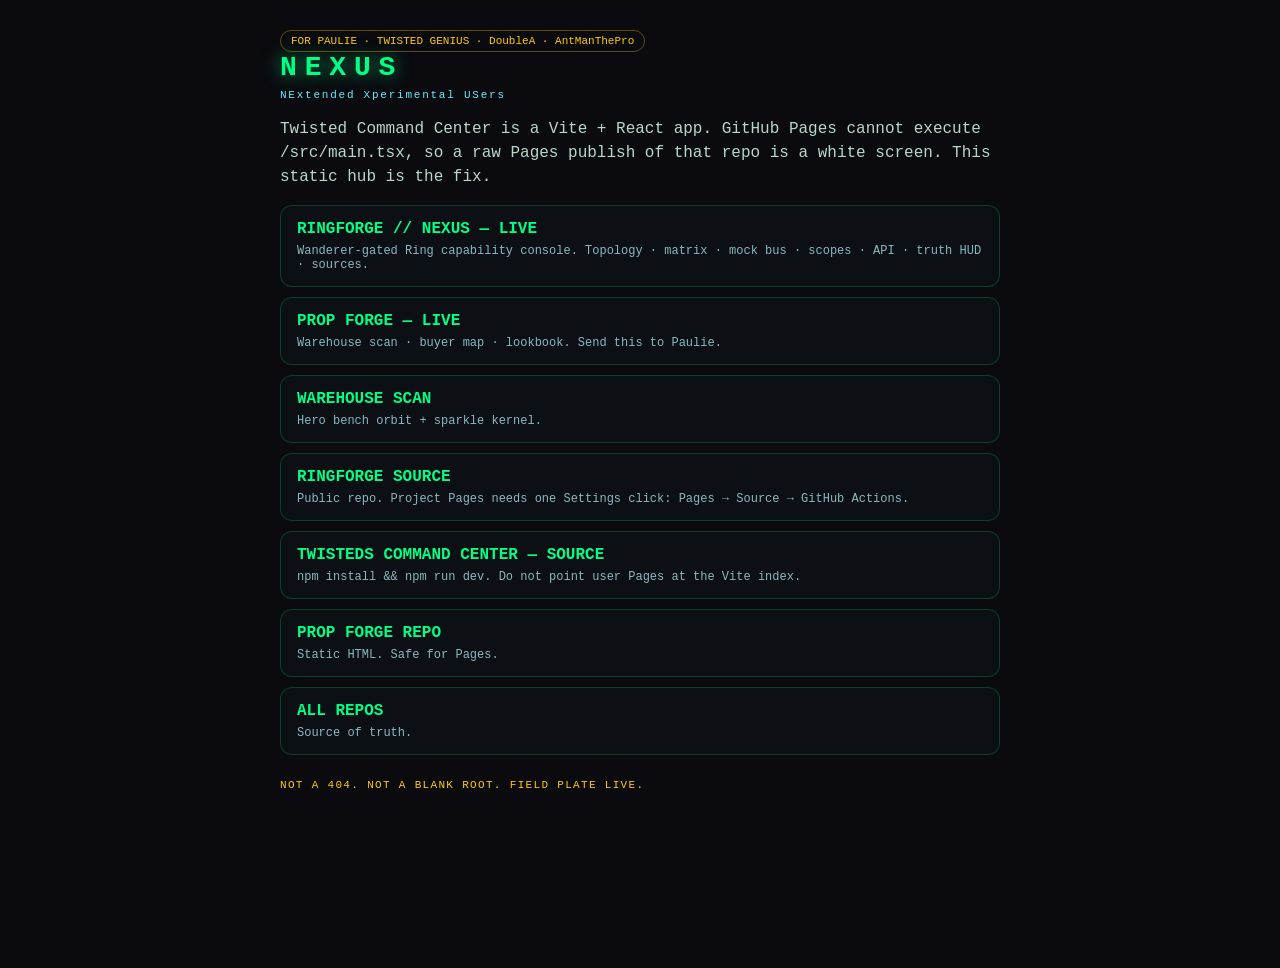
==== index.html @ 61965487 "Add RINGFORGE live plate to NEXUS hub" ====
<!DOCTYPE html>
<html lang="en">
<head>
<meta charset="utf-8"/>
<meta name="viewport" content="width=device-width,initial-scale=1,viewport-fit=cover"/>
<title>NEXUS · Twisted Command Center · AntManThePro</title>
<meta name="theme-color" content="#0a0a0f"/>
<style>
html,body{margin:0;background:#0a0a0f;color:#e8fff4;font-family:ui-monospace,SFMono-Regular,Menlo,Consolas,monospace;min-height:100vh}
body{padding:20px 16px 48px}
.wrap{max-width:720px;margin:0 auto}
h1{margin:0;letter-spacing:.28em;color:#00ff87;font-size:28px;text-shadow:0 0 18px #00ff87aa}
.sub{color:#60efff;letter-spacing:.16em;font-size:11px;margin-top:6px}
.chip{display:inline-block;margin-top:10px;color:#ffcc00;border:1px solid #ffcc0055;border-radius:999px;padding:4px 10px;font-size:11px}
p{color:#b7d8c8;line-height:1.5}
a.card{display:block;text-decoration:none;color:#e8fff4;border:1px solid #00ff8733;background:#0c1014;border-radius:12px;padding:14px 16px;margin:10px 0}
a.card b{display:block;color:#00ff87}
a.card span{display:block;color:#89b9c0;font-size:12px;margin-top:6px}
.foot{margin-top:24px;font-size:11px;letter-spacing:.12em;color:#ffcc00}
</style>
</head>
<body>
<div class="wrap">
  <div class="chip">FOR PAULIE · TWISTED GENIUS · DoubleA · AntManThePro</div>
  <h1>NEXUS</h1>
  <div class="sub">NExtended Xperimental USers</div>
  <p>Twisted Command Center is a Vite + React app. GitHub Pages cannot execute /src/main.tsx, so a raw Pages publish of that repo is a white screen. This static hub is the fix.</p>
  <a class="card" href="./ringforge/">
    <b>RINGFORGE // NEXUS — LIVE</b>
    <span>Wanderer-gated Ring capability console. Topology · matrix · mock bus · scopes · API · truth HUD · sources.</span>
  </a>
  <a class="card" href="https://nexus-prop-forge.vercel.app">
    <b>PROP FORGE — LIVE</b>
    <span>Warehouse scan · buyer map · lookbook. Send this to Paulie.</span>
  </a>
  <a class="card" href="https://nexus-prop-forge.vercel.app/forge">
    <b>WAREHOUSE SCAN</b>
    <span>Hero bench orbit + sparkle kernel.</span>
  </a>
  <a class="card" href="https://github.com/AntManThePro/ringforge-nexus">
    <b>RINGFORGE SOURCE</b>
    <span>Public repo. Project Pages needs one Settings click: Pages → Source → GitHub Actions.</span>
  </a>
  <a class="card" href="https://github.com/AntManThePro/TwistedsCommandCenter">
    <b>TWISTEDS COMMAND CENTER — SOURCE</b>
    <span>npm install && npm run dev. Do not point user Pages at the Vite index.</span>
  </a>
  <a class="card" href="https://github.com/AntManThePro/nexus-prop-forge">
    <b>PROP FORGE REPO</b>
    <span>Static HTML. Safe for Pages.</span>
  </a>
  <a class="card" href="https://github.com/AntManThePro?tab=repositories">
    <b>ALL REPOS</b>
    <span>Source of truth.</span>
  </a>
  <div class="foot">NOT A 404. NOT A BLANK ROOT. FIELD PLATE LIVE.</div>
</div>
</body>
</html>
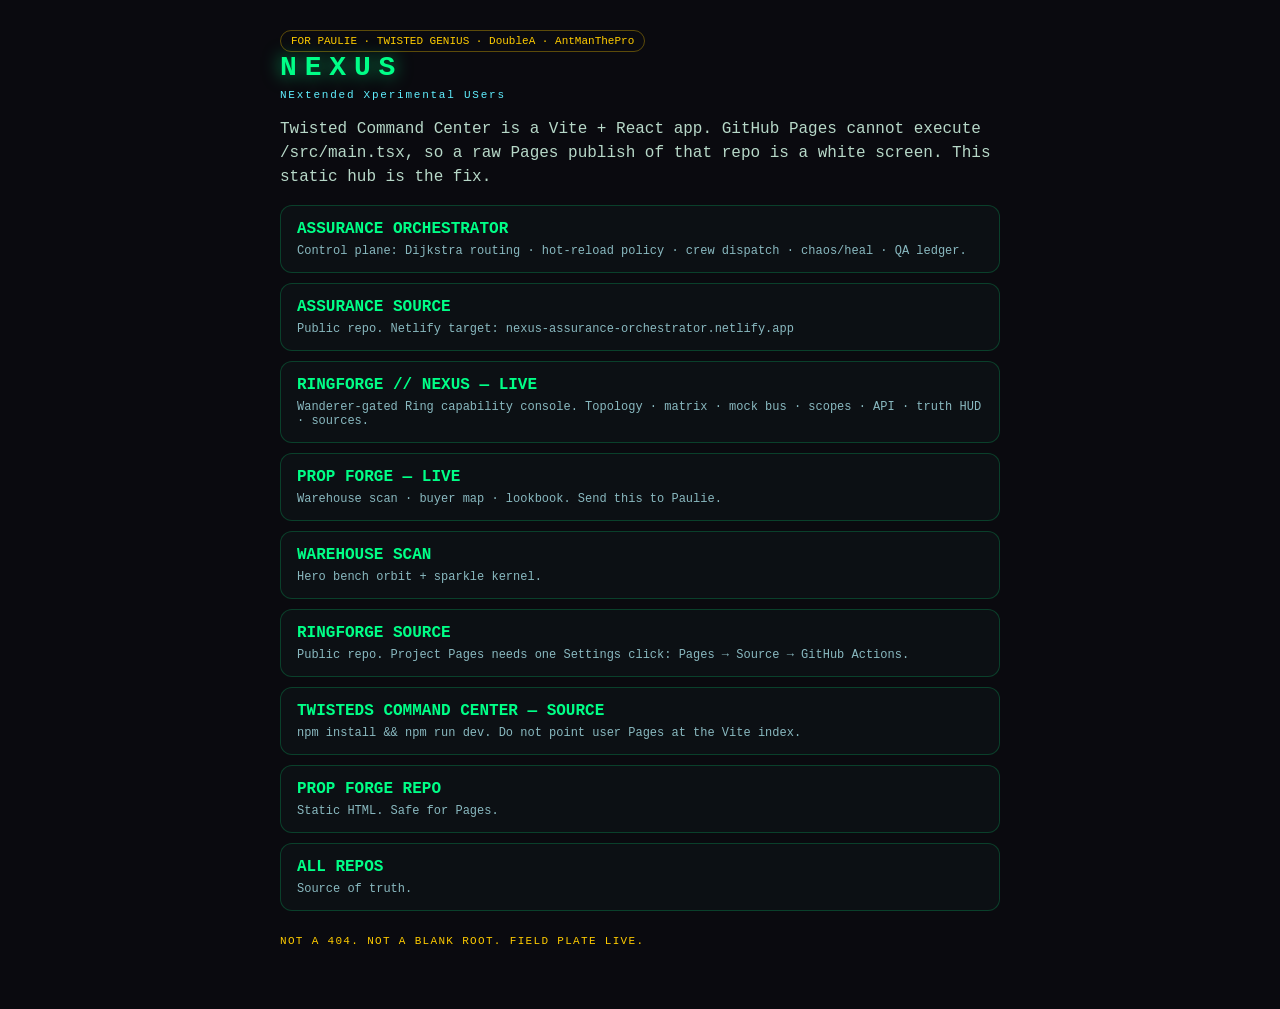
==== commit 695431e4: "Index Assurance Orchestrator on the NEXUS hub" ====
--- a/index.html
+++ b/index.html
@@ -25,6 +25,14 @@
   <h1>NEXUS</h1>
   <div class="sub">NExtended Xperimental USers</div>
   <p>Twisted Command Center is a Vite + React app. GitHub Pages cannot execute /src/main.tsx, so a raw Pages publish of that repo is a white screen. This static hub is the fix.</p>
+  <a class="card" href="./assurance/">
+    <b>ASSURANCE ORCHESTRATOR</b>
+    <span>Control plane: Dijkstra routing · hot-reload policy · crew dispatch · chaos/heal · QA ledger.</span>
+  </a>
+  <a class="card" href="https://github.com/AntManThePro/nexus-assurance-orchestrator">
+    <b>ASSURANCE SOURCE</b>
+    <span>Public repo. Netlify target: nexus-assurance-orchestrator.netlify.app</span>
+  </a>
   <a class="card" href="./ringforge/">
     <b>RINGFORGE // NEXUS — LIVE</b>
     <span>Wanderer-gated Ring capability console. Topology · matrix · mock bus · scopes · API · truth HUD · sources.</span>
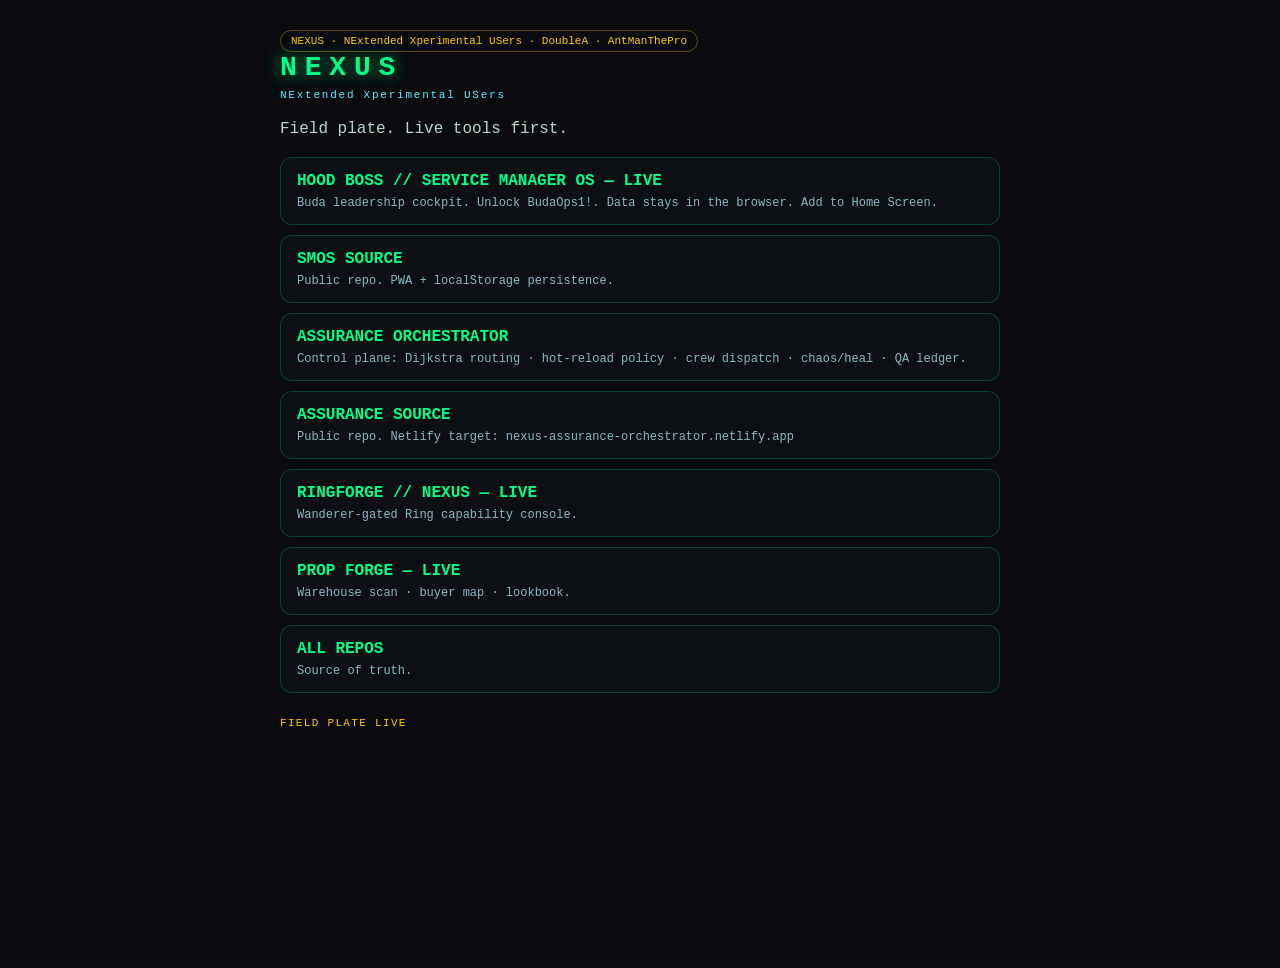
==== commit 38d61c6b: "Add SMOS live card and /smos/ launcher on the NEXUS hub" ====
--- a/index.html
+++ b/index.html
@@ -21,10 +21,18 @@
 </head>
 <body>
 <div class="wrap">
-  <div class="chip">FOR PAULIE · TWISTED GENIUS · DoubleA · AntManThePro</div>
+  <div class="chip">NEXUS · NExtended Xperimental USers · DoubleA · AntManThePro</div>
   <h1>NEXUS</h1>
   <div class="sub">NExtended Xperimental USers</div>
-  <p>Twisted Command Center is a Vite + React app. GitHub Pages cannot execute /src/main.tsx, so a raw Pages publish of that repo is a white screen. This static hub is the fix.</p>
+  <p>Field plate. Live tools first.</p>
+  <a class="card" href="https://hood-boss-service-manager-os.netlify.app">
+    <b>HOOD BOSS // SERVICE MANAGER OS — LIVE</b>
+    <span>Buda leadership cockpit. Unlock BudaOps1!. Data stays in the browser. Add to Home Screen.</span>
+  </a>
+  <a class="card" href="https://github.com/AntManThePro/hood-boss-service-manager-os">
+    <b>SMOS SOURCE</b>
+    <span>Public repo. PWA + localStorage persistence.</span>
+  </a>
   <a class="card" href="./assurance/">
     <b>ASSURANCE ORCHESTRATOR</b>
     <span>Control plane: Dijkstra routing · hot-reload policy · crew dispatch · chaos/heal · QA ledger.</span>
@@ -35,33 +43,17 @@
   </a>
   <a class="card" href="./ringforge/">
     <b>RINGFORGE // NEXUS — LIVE</b>
-    <span>Wanderer-gated Ring capability console. Topology · matrix · mock bus · scopes · API · truth HUD · sources.</span>
+    <span>Wanderer-gated Ring capability console.</span>
   </a>
   <a class="card" href="https://nexus-prop-forge.vercel.app">
     <b>PROP FORGE — LIVE</b>
-    <span>Warehouse scan · buyer map · lookbook. Send this to Paulie.</span>
-  </a>
-  <a class="card" href="https://nexus-prop-forge.vercel.app/forge">
-    <b>WAREHOUSE SCAN</b>
-    <span>Hero bench orbit + sparkle kernel.</span>
-  </a>
-  <a class="card" href="https://github.com/AntManThePro/ringforge-nexus">
-    <b>RINGFORGE SOURCE</b>
-    <span>Public repo. Project Pages needs one Settings click: Pages → Source → GitHub Actions.</span>
-  </a>
-  <a class="card" href="https://github.com/AntManThePro/TwistedsCommandCenter">
-    <b>TWISTEDS COMMAND CENTER — SOURCE</b>
-    <span>npm install && npm run dev. Do not point user Pages at the Vite index.</span>
-  </a>
-  <a class="card" href="https://github.com/AntManThePro/nexus-prop-forge">
-    <b>PROP FORGE REPO</b>
-    <span>Static HTML. Safe for Pages.</span>
+    <span>Warehouse scan · buyer map · lookbook.</span>
   </a>
   <a class="card" href="https://github.com/AntManThePro?tab=repositories">
     <b>ALL REPOS</b>
     <span>Source of truth.</span>
   </a>
-  <div class="foot">NOT A 404. NOT A BLANK ROOT. FIELD PLATE LIVE.</div>
+  <div class="foot">FIELD PLATE LIVE</div>
 </div>
 </body>
 </html>
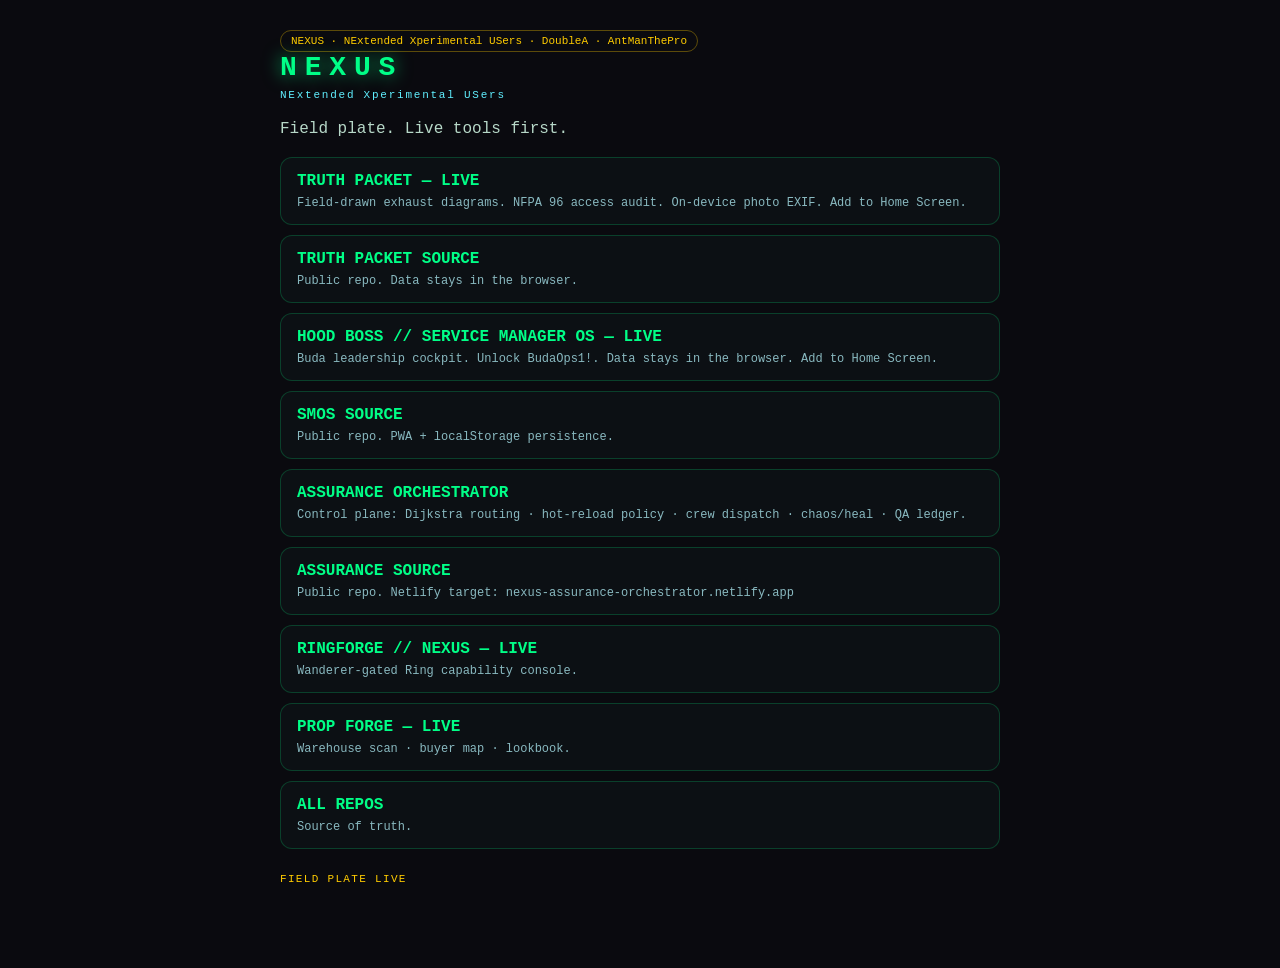
==== commit cae1aa41: "hub card for Truth Packet" ====
--- a/index.html
+++ b/index.html
@@ -25,6 +25,14 @@
   <h1>NEXUS</h1>
   <div class="sub">NExtended Xperimental USers</div>
   <p>Field plate. Live tools first.</p>
+  <a class="card" href="./truth/">
+    <b>TRUTH PACKET — LIVE</b>
+    <span>Field-drawn exhaust diagrams. NFPA 96 access audit. On-device photo EXIF. Add to Home Screen.</span>
+  </a>
+  <a class="card" href="https://github.com/AntManThePro/nexus-truth-packet">
+    <b>TRUTH PACKET SOURCE</b>
+    <span>Public repo. Data stays in the browser.</span>
+  </a>
   <a class="card" href="https://hood-boss-service-manager-os.netlify.app">
     <b>HOOD BOSS // SERVICE MANAGER OS — LIVE</b>
     <span>Buda leadership cockpit. Unlock BudaOps1!. Data stays in the browser. Add to Home Screen.</span>
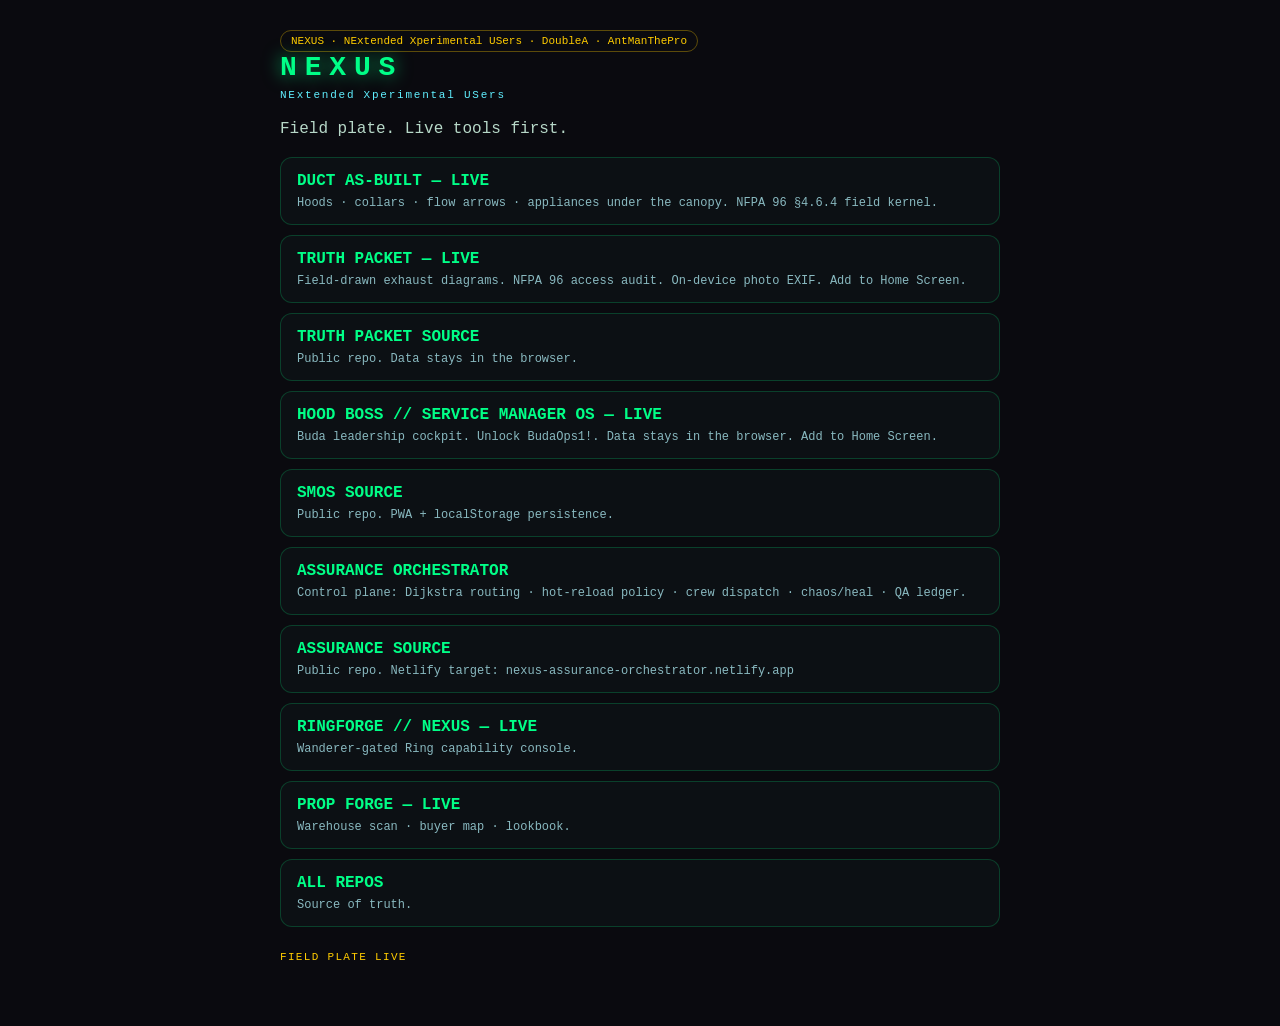
==== commit e27c8d4e: "Live duct as-built kernel: hoods, collars, flow, appliances" ====
--- a/index.html
+++ b/index.html
@@ -25,6 +25,10 @@
   <h1>NEXUS</h1>
   <div class="sub">NExtended Xperimental USers</div>
   <p>Field plate. Live tools first.</p>
+  <a class="card" href="./duct/">
+    <b>DUCT AS-BUILT — LIVE</b>
+    <span>Hoods · collars · flow arrows · appliances under the canopy. NFPA 96 §4.6.4 field kernel.</span>
+  </a>
   <a class="card" href="./truth/">
     <b>TRUTH PACKET — LIVE</b>
     <span>Field-drawn exhaust diagrams. NFPA 96 access audit. On-device photo EXIF. Add to Home Screen.</span>
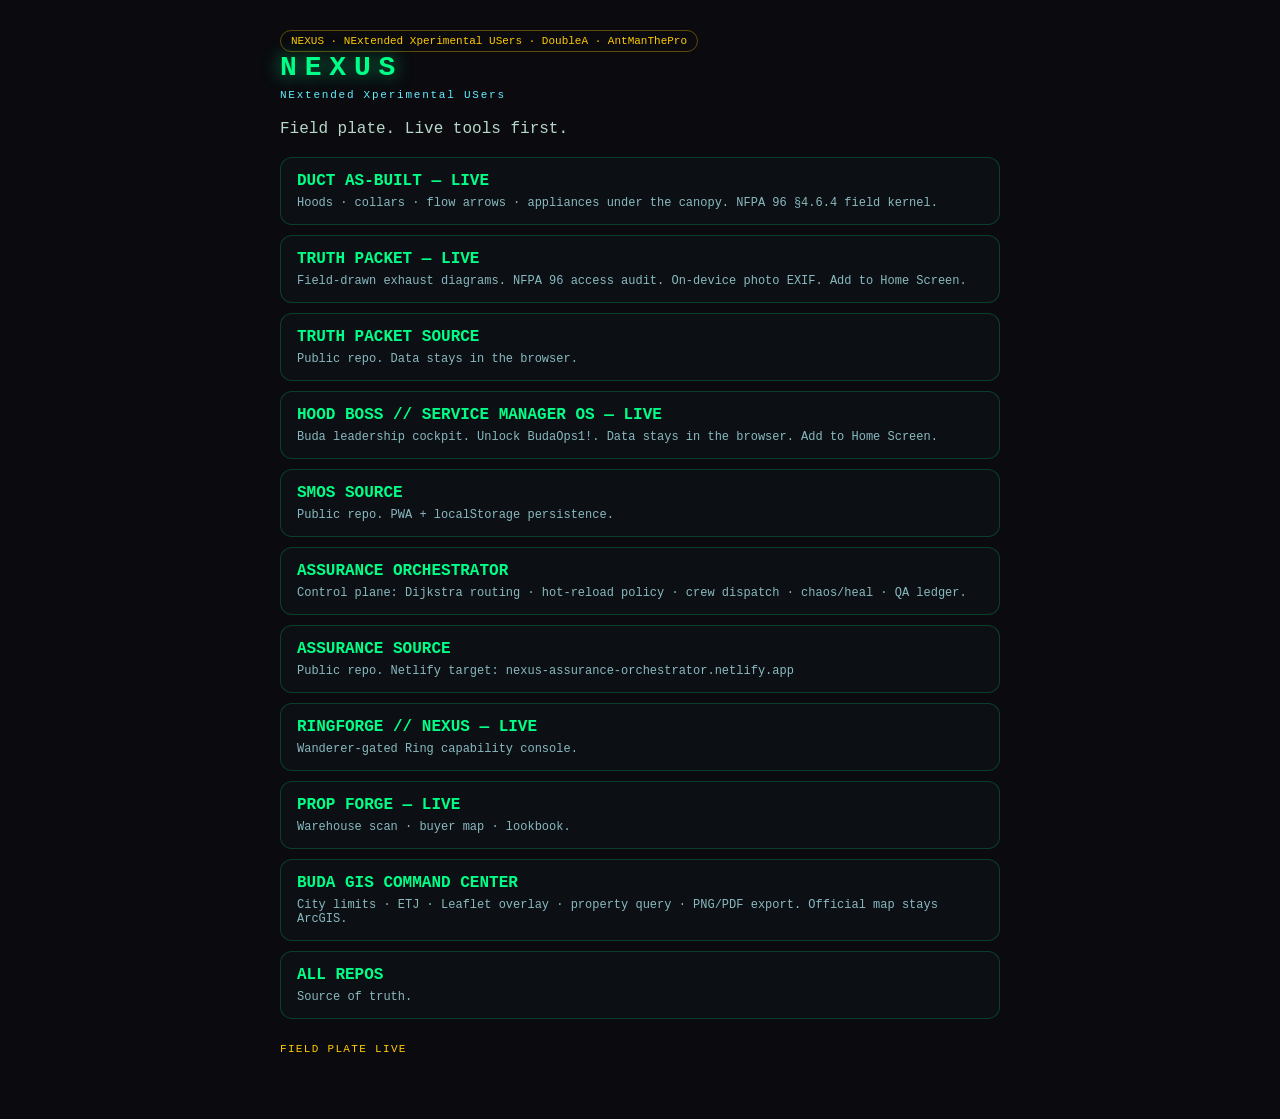
==== commit d0907e0d: "Link NEXUS Buda GIS Command Center" ====
--- a/index.html
+++ b/index.html
@@ -61,6 +61,10 @@
     <b>PROP FORGE — LIVE</b>
     <span>Warehouse scan · buyer map · lookbook.</span>
   </a>
+  <a class="card" href="https://github.com/AntManThePro/nexus-buda-gis">
+    <b>BUDA GIS COMMAND CENTER</b>
+    <span>City limits · ETJ · Leaflet overlay · property query · PNG/PDF export. Official map stays ArcGIS.</span>
+  </a>
   <a class="card" href="https://github.com/AntManThePro?tab=repositories">
     <b>ALL REPOS</b>
     <span>Source of truth.</span>
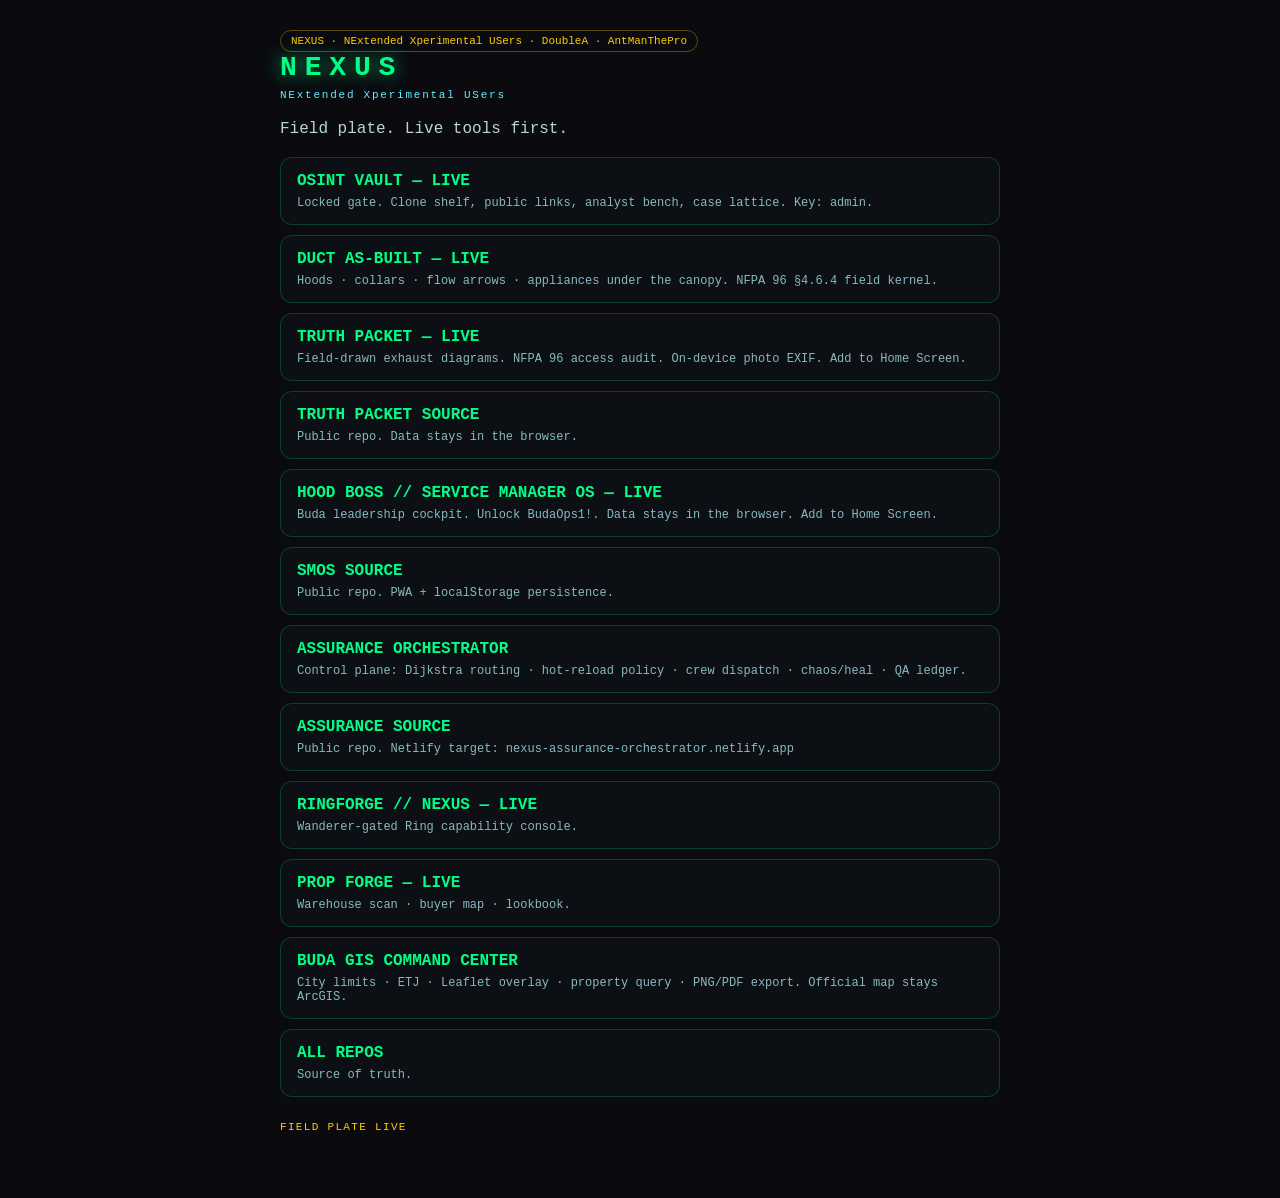
==== commit a2bb6f5e: "Add NEXUS OSINT Vault to the field plate" ====
--- a/index.html
+++ b/index.html
@@ -25,6 +25,10 @@
   <h1>NEXUS</h1>
   <div class="sub">NExtended Xperimental USers</div>
   <p>Field plate. Live tools first.</p>
+  <a class="card" href="./osint/">
+    <b>OSINT VAULT — LIVE</b>
+    <span>Locked gate. Clone shelf, public links, analyst bench, case lattice. Key: admin.</span>
+  </a>
   <a class="card" href="./duct/">
     <b>DUCT AS-BUILT — LIVE</b>
     <span>Hoods · collars · flow arrows · appliances under the canopy. NFPA 96 §4.6.4 field kernel.</span>
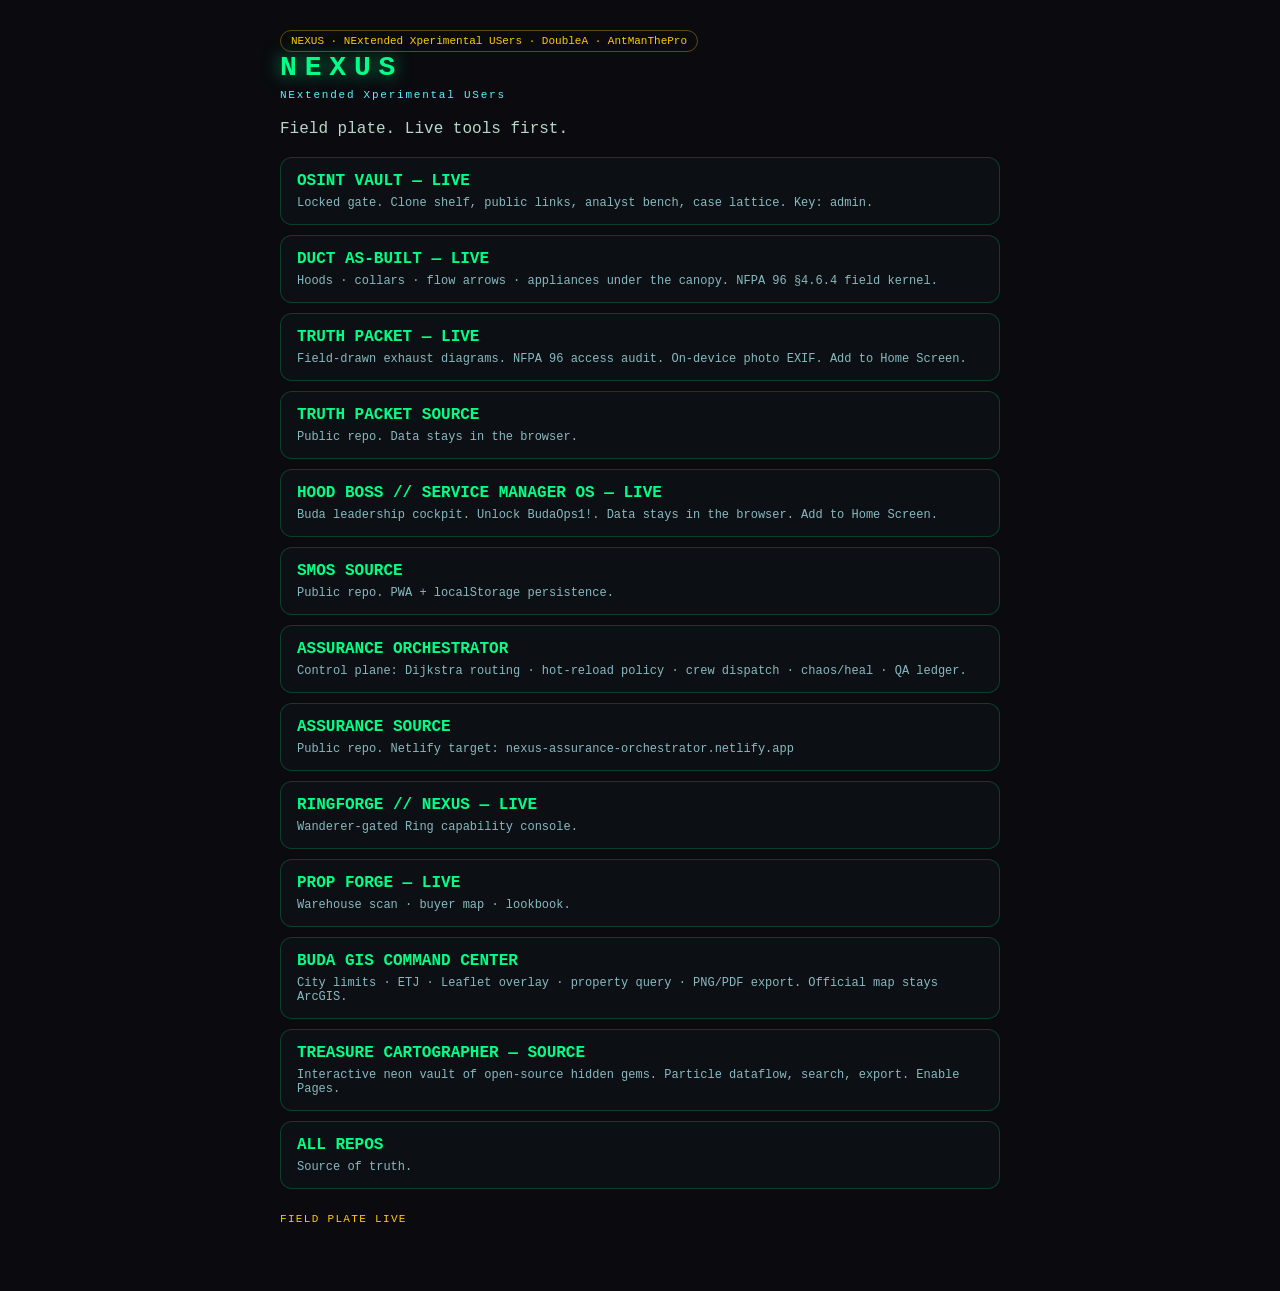
==== commit 64db04ff: "Add NEXUS Treasure Cartographer to field plate hub" ====
--- a/index.html
+++ b/index.html
@@ -69,6 +69,10 @@
     <b>BUDA GIS COMMAND CENTER</b>
     <span>City limits · ETJ · Leaflet overlay · property query · PNG/PDF export. Official map stays ArcGIS.</span>
   </a>
+  <a class="card" href="https://github.com/AntManThePro/nexus-treasure-cartographer">
+    <b>TREASURE CARTOGRAPHER — SOURCE</b>
+    <span>Interactive neon vault of open-source hidden gems. Particle dataflow, search, export. Enable Pages.</span>
+  </a>
   <a class="card" href="https://github.com/AntManThePro?tab=repositories">
     <b>ALL REPOS</b>
     <span>Source of truth.</span>
